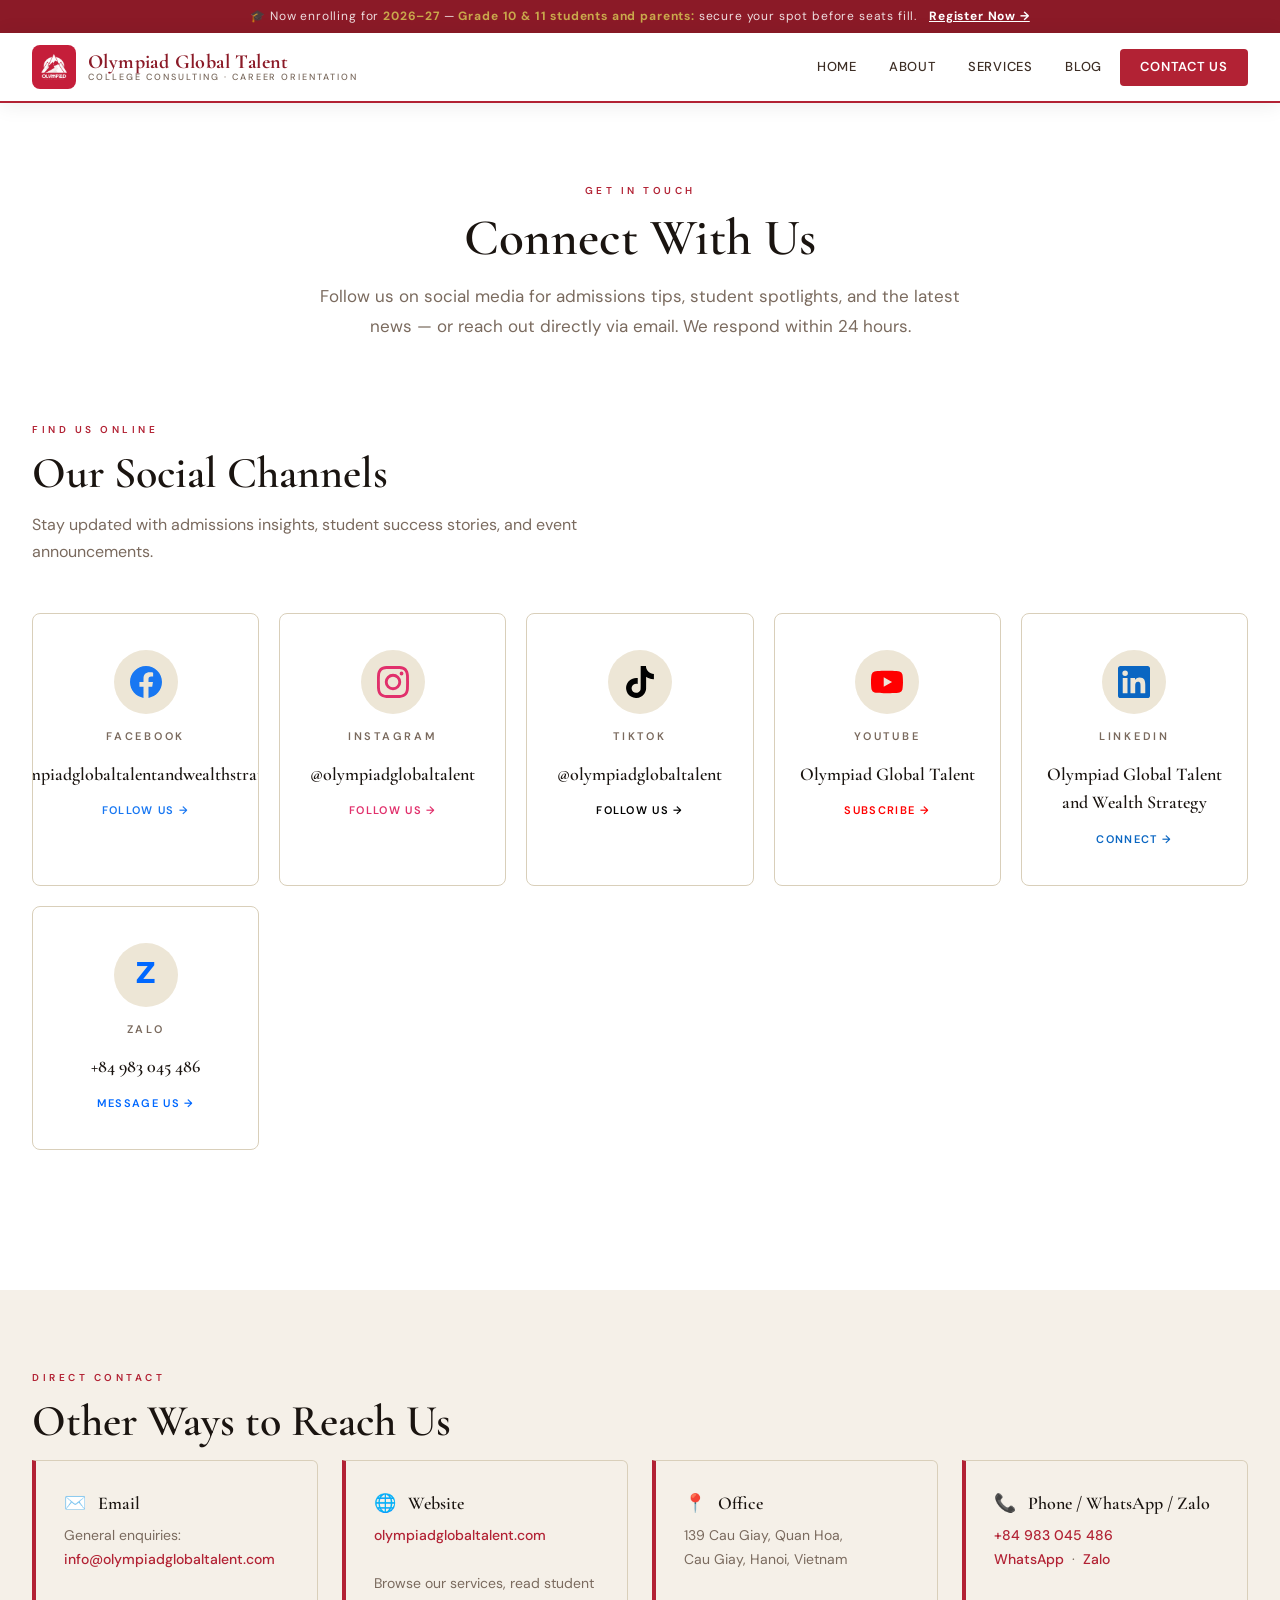
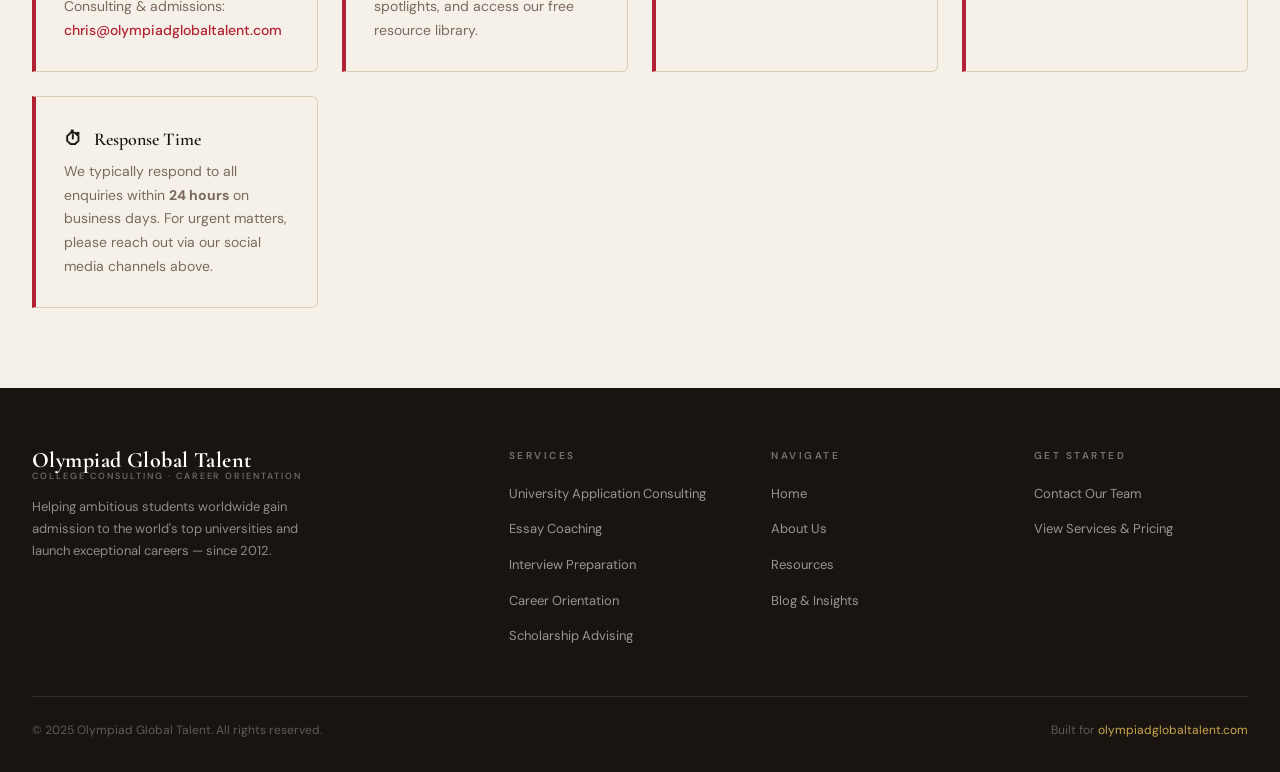
==== contact.html @ db5f5e30 "ver 1" ====
<!DOCTYPE html>
<html lang="en">
<head>
  <meta charset="UTF-8" />
  <meta name="viewport" content="width=device-width, initial-scale=1.0" />
  <title>Contact Us — Olympiad Global Talent</title>
  <link rel="preconnect" href="https://fonts.googleapis.com" />
  <link rel="preconnect" href="https://fonts.gstatic.com" crossorigin />
  <link href="https://fonts.googleapis.com/css2?family=Cormorant+Garamond:ital,wght@0,300;0,400;0,500;0,600;0,700;1,400;1,600&family=DM+Sans:wght@300;400;500;600&display=swap" rel="stylesheet" />
  <link rel="stylesheet" href="css/styles.css" />
</head>
<body>

<div id="nav-placeholder"></div>

<main>

  <!-- ══ HERO BANNER ══ -->
  <section style="background:var(--white); padding-top:80px; padding-bottom:0">
    <div class="container" style="text-align:center; max-width:680px">
      <p class="section-label">Get in Touch</p>
      <h1 class="section-title" style="font-size:clamp(32px,4vw,52px)">Connect With Us</h1>
      <p style="font-size:17px; color:var(--muted); line-height:1.75; margin-bottom:0;">
        Follow us on social media for admissions tips, student spotlights, and the latest news — or reach out directly via email. We respond within 24 hours.
      </p>
    </div>
  </section>

  <!-- ══ SOCIAL MEDIA LINKS ══ -->
  <section style="background:var(--white)">
    <div class="container">
      <p class="section-label">Find Us Online</p>
      <h2 class="section-title">Our Social Channels</h2>
      <p class="section-sub">Stay updated with admissions insights, student success stories, and event announcements.</p>

      <div class="social-grid">

        <!-- Facebook -->
        <a href="https://www.facebook.com/olympiadglobaltalentandwealthstrategy" target="_blank" rel="noopener" class="social-card" style="--social-color:#1877F2">
          <div class="social-icon">
            <svg width="32" height="32" viewBox="0 0 24 24" fill="#1877F2"><path d="M24 12.073c0-6.627-5.373-12-12-12s-12 5.373-12 12c0 5.99 4.388 10.954 10.125 11.854v-8.385H7.078v-3.47h3.047V9.43c0-3.007 1.792-4.669 4.533-4.669 1.312 0 2.686.235 2.686.235v2.953H15.83c-1.491 0-1.956.925-1.956 1.874v2.25h3.328l-.532 3.47h-2.796v8.385C19.612 23.027 24 18.062 24 12.073z"/></svg>
          </div>
          <div class="social-platform">Facebook</div>
          <div class="social-handle">olympiadglobaltalentandwealthstrategy</div>
          <div class="social-action">Follow Us →</div>
        </a>

        <!-- Instagram -->
        <a href="https://www.instagram.com/olympiadglobaltalent/" target="_blank" rel="noopener" class="social-card" style="--social-color:#E1306C">
          <div class="social-icon">
            <svg width="32" height="32" viewBox="0 0 24 24" fill="#E1306C"><path d="M12 2.163c3.204 0 3.584.012 4.85.07 3.252.148 4.771 1.691 4.919 4.919.058 1.265.069 1.645.069 4.849 0 3.205-.012 3.584-.069 4.849-.149 3.225-1.664 4.771-4.919 4.919-1.266.058-1.644.07-4.85.07-3.204 0-3.584-.012-4.849-.07-3.26-.149-4.771-1.699-4.919-4.92-.058-1.265-.07-1.644-.07-4.849 0-3.204.013-3.583.07-4.849.149-3.227 1.664-4.771 4.919-4.919 1.266-.057 1.645-.069 4.849-.069zM12 0C8.741 0 8.333.014 7.053.072 2.695.272.273 2.69.073 7.052.014 8.333 0 8.741 0 12c0 3.259.014 3.668.072 4.948.2 4.358 2.618 6.78 6.98 6.98C8.333 23.986 8.741 24 12 24c3.259 0 3.668-.014 4.948-.072 4.354-.2 6.782-2.618 6.979-6.98.059-1.28.073-1.689.073-4.948 0-3.259-.014-3.667-.072-4.947-.196-4.354-2.617-6.78-6.979-6.98C15.668.014 15.259 0 12 0zm0 5.838a6.162 6.162 0 100 12.324 6.162 6.162 0 000-12.324zM12 16a4 4 0 110-8 4 4 0 010 8zm6.406-11.845a1.44 1.44 0 100 2.881 1.44 1.44 0 000-2.881z"/></svg>
          </div>
          <div class="social-platform">Instagram</div>
          <div class="social-handle">@olympiadglobaltalent</div>
          <div class="social-action">Follow Us →</div>
        </a>

        <!-- TikTok -->
        <a href="https://www.tiktok.com/@olympiadglobaltalent" target="_blank" rel="noopener" class="social-card" style="--social-color:#010101">
          <div class="social-icon">
            <svg width="32" height="32" viewBox="0 0 24 24" fill="#010101"><path d="M12.525.02c1.31-.02 2.61-.01 3.91-.02.08 1.53.63 3.09 1.75 4.17 1.12 1.11 2.7 1.62 4.24 1.79v4.03c-1.44-.05-2.89-.35-4.2-.97-.57-.26-1.1-.59-1.62-.93-.01 2.92.01 5.84-.02 8.75-.08 1.4-.54 2.79-1.35 3.94-1.31 1.92-3.58 3.17-5.91 3.21-1.43.08-2.86-.31-4.08-1.03-2.02-1.19-3.44-3.37-3.65-5.71-.02-.5-.03-1-.01-1.49.18-1.9 1.12-3.72 2.58-4.96 1.66-1.44 3.98-2.13 6.15-1.72.02 1.48-.04 2.96-.04 4.44-.99-.32-2.15-.23-3.02.37-.63.41-1.11 1.04-1.36 1.75-.21.51-.15 1.07-.14 1.61.24 1.64 1.82 3.02 3.5 2.87 1.12-.01 2.19-.66 2.77-1.61.19-.33.4-.67.41-1.06.1-1.79.06-3.57.07-5.36.01-4.03-.01-8.05.02-12.07z"/></svg>
          </div>
          <div class="social-platform">TikTok</div>
          <div class="social-handle">@olympiadglobaltalent</div>
          <div class="social-action">Follow Us →</div>
        </a>

        <!-- YouTube -->
        <!-- TODO: Replace href="#" with your YouTube channel URL -->
        <a href="#" target="_blank" rel="noopener" class="social-card" style="--social-color:#FF0000">
          <div class="social-icon">
            <svg width="32" height="32" viewBox="0 0 24 24" fill="#FF0000"><path d="M23.498 6.186a3.016 3.016 0 00-2.122-2.136C19.505 3.545 12 3.545 12 3.545s-7.505 0-9.377.505A3.017 3.017 0 00.502 6.186C0 8.07 0 12 0 12s0 3.93.502 5.814a3.016 3.016 0 002.122 2.136c1.871.505 9.376.505 9.376.505s7.505 0 9.377-.505a3.015 3.015 0 002.122-2.136C24 15.93 24 12 24 12s0-3.93-.502-5.814zM9.545 15.568V8.432L15.818 12l-6.273 3.568z"/></svg>
          </div>
          <div class="social-platform">YouTube</div>
          <div class="social-handle">Olympiad Global Talent</div><!-- TODO: Replace with actual channel name -->
          <div class="social-action">Subscribe →</div>
        </a>

        <!-- LinkedIn -->
        <a href="https://www.linkedin.com/company/olympiad-global-talent-and-wealth-strategy" target="_blank" rel="noopener" class="social-card" style="--social-color:#0A66C2">
          <div class="social-icon">
            <svg width="32" height="32" viewBox="0 0 24 24" fill="#0A66C2"><path d="M20.447 20.452h-3.554v-5.569c0-1.328-.027-3.037-1.852-3.037-1.853 0-2.136 1.445-2.136 2.939v5.667H9.351V9h3.414v1.561h.046c.477-.9 1.637-1.85 3.37-1.85 3.601 0 4.267 2.37 4.267 5.455v6.286zM5.337 7.433a2.062 2.062 0 01-2.063-2.065 2.064 2.064 0 112.063 2.065zm1.782 13.019H3.555V9h3.564v11.452zM22.225 0H1.771C.792 0 0 .774 0 1.729v20.542C0 23.227.792 24 1.771 24h20.451C23.2 24 24 23.227 24 22.271V1.729C24 .774 23.2 0 22.222 0h.003z"/></svg>
          </div>
          <div class="social-platform">LinkedIn</div>
          <div class="social-handle">Olympiad Global Talent and Wealth Strategy</div>
          <div class="social-action">Connect →</div>
        </a>

        <!-- Zalo -->
        <a href="https://zalo.me/84983045486" target="_blank" rel="noopener" class="social-card" style="--social-color:#0068FF">
          <div class="social-icon" style="font-size:28px; font-weight:800; color:#0068FF; font-family:system-ui;">Z</div>
          <div class="social-platform">Zalo</div>
          <div class="social-handle">+84 983 045 486</div>
          <div class="social-action">Message Us →</div>
        </a>

      </div>
    </div>
  </section>

  <!-- ══ DIRECT CONTACT INFO ══ -->
  <section style="background:var(--beige)">
    <div class="container">
      <p class="section-label">Direct Contact</p>
      <h2 class="section-title">Other Ways to Reach Us</h2>
      <div class="contact-info-grid">

        <div class="contact-info-card">
          <h4>✉️ &nbsp; Email</h4>
          <p>
            General enquiries:<br>
            <a href="mailto:info@olympiadglobaltalent.com">info@olympiadglobaltalent.com</a><br><br>
            Consulting &amp; admissions:<br>
            <a href="mailto:chris@olympiadglobaltalent.com">chris@olympiadglobaltalent.com</a>
          </p>
        </div>

        <div class="contact-info-card">
          <h4>🌐 &nbsp; Website</h4>
          <p>
            <a href="https://olympiadglobaltalent.com" target="_blank" rel="noopener">olympiadglobaltalent.com</a><br><br>
            Browse our services, read student spotlights, and access our free resource library.
          </p>
        </div>

        <div class="contact-info-card">
          <h4>📍 &nbsp; Office</h4>
          <p>
            139 Cau Giay, Quan Hoa,<br>Cau Giay, Hanoi, Vietnam
          </p>
        </div>

        <div class="contact-info-card">
          <h4>📞 &nbsp; Phone / WhatsApp / Zalo</h4>
          <p>
            <a href="tel:+84983045486">+84 983 045 486</a><br>
            <a href="https://wa.me/84983045486" target="_blank" rel="noopener">WhatsApp</a> &nbsp;·&nbsp;
            <a href="https://zalo.me/84983045486" target="_blank" rel="noopener">Zalo</a>
          </p>
        </div>

        <div class="contact-info-card">
          <h4>⏱ &nbsp; Response Time</h4>
          <p>
            We typically respond to all enquiries within <strong>24 hours</strong> on business days. For urgent matters, please reach out via our social media channels above.
          </p>
        </div>

      </div>
    </div>
  </section>

</main>

<div id="footer-placeholder"></div>

<script src="js/components.js"></script>
</body>
</html>
---- css/styles.css ----
/* ═══════════════════════════════════════════
   OLYMPIAD GLOBAL TALENT — Shared Stylesheet
   ═══════════════════════════════════════════ */

:root {
  --red:       #B22234;
  --red-dark:  #8B1A27;
  --beige:     #F5F0E8;
  --beige-mid: #EDE6D6;
  --beige-dark:#D9CFBA;
  --white:     #FFFFFF;
  --ink:       #1A1410;
  --ink-soft:  #3D2E25;
  --muted:     #7A6A5E;
  --gold:      #C9A84C;
  --radius:    4px;
  --serif:     'Cormorant Garamond', Georgia, serif;
  --sans:      'DM Sans', system-ui, sans-serif;
}

*, *::before, *::after { box-sizing: border-box; margin: 0; padding: 0; }
html { scroll-behavior: smooth; }
body { font-family: var(--sans); background: var(--beige); color: var(--ink); font-size: 16px; line-height: 1.6; overflow-x: hidden; }
img { max-width: 100%; display: block; }
a { text-decoration: none; color: inherit; }

/* ── PAGE ENTRY ANIMATION ── */
main { animation: fadeUp 0.35s ease both; }
@keyframes fadeUp { from { opacity:0; transform:translateY(14px); } to { opacity:1; transform:translateY(0); } }

/* ════════════ TOP BAR ════════════ */
.topbar {
  background: var(--red-dark);
  color: rgba(255,255,255,0.85);
  font-size: 12px;
  letter-spacing: 0.07em;
  text-align: center;
  padding: 7px 20px;
}
.topbar strong { color: var(--gold); }

/* ════════════ NAVBAR ════════════ */
nav {
  position: sticky;
  top: 0;
  z-index: 100;
  background: var(--white);
  border-bottom: 2px solid var(--red);
  box-shadow: 0 2px 20px rgba(0,0,0,0.08);
}
.nav-inner {
  max-width: 1280px;
  margin: 0 auto;
  padding: 0 32px;
  display: flex;
  align-items: center;
  justify-content: space-between;
  height: 68px;
}
.logo { display: flex; align-items: center; gap: 12px; }
.logo-img { width: 44px; height: 44px; border-radius: 8px; object-fit: cover; flex-shrink: 0; }
.logo-crest {
  width: 44px; height: 44px;
  background: var(--red);
  border-radius: 50%;
  display: flex; align-items: center; justify-content: center;
  flex-shrink: 0;
}
.logo-crest svg { width: 26px; height: 26px; fill: var(--white); }
.logo-text { display: flex; flex-direction: column; line-height: 1.1; }
.logo-main  { font-family: var(--serif); font-size: 20px; font-weight: 700; color: var(--red-dark); letter-spacing: 0.02em; }
.logo-sub   { font-size: 9px; letter-spacing: 0.22em; text-transform: uppercase; color: var(--muted); font-weight: 500; }

.nav-links { display: flex; align-items: center; gap: 4px; list-style: none; }
.nav-links li a {
  display: inline-block;
  font-family: var(--sans);
  font-size: 13px;
  font-weight: 500;
  letter-spacing: 0.06em;
  text-transform: uppercase;
  color: var(--ink-soft);
  padding: 8px 14px;
  border-radius: var(--radius);
  transition: all 0.2s;
}
.nav-links li a:hover         { color: var(--red); background: rgba(178,34,52,0.06); }
.nav-links li a.active        { color: var(--red); font-weight: 600; }
.nav-links li a.nav-cta       { background: var(--red) !important; color: var(--white) !important; padding: 8px 20px !important; }
.nav-links li a.nav-cta:hover { background: var(--red-dark) !important; }
.hamburger { display: none; }

/* ════════════ HERO ════════════ */
.hero {
  background: linear-gradient(135deg, var(--red-dark) 0%, var(--red) 60%, #C94A55 100%);
  color: var(--white);
  padding: 100px 32px 80px;
  position: relative;
  overflow: hidden;
}
.hero::before {
  content: '';
  position: absolute;
  inset: 0;
  background: url("data:image/svg+xml,%3Csvg width='60' height='60' viewBox='0 0 60 60' xmlns='http://www.w3.org/2000/svg'%3E%3Cg fill='none' fill-rule='evenodd'%3E%3Cg fill='%23ffffff' fill-opacity='0.04'%3E%3Cpath d='M36 34v-4h-2v4h-4v2h4v4h2v-4h4v-2h-4zm0-30V0h-2v4h-4v2h4v4h2V6h4V4h-4zM6 34v-4H4v4H0v2h4v4h2v-4h4v-2H6zM6 4V0H4v4H0v2h4v4h2V6h4V4H6z'/%3E%3C/g%3E%3C/g%3E%3C/svg%3E");
}
.hero-inner {
  max-width: 1280px;
  margin: 0 auto;
  display: grid;
  grid-template-columns: 1fr 1fr;
  gap: 60px;
  align-items: center;
  position: relative;
}
.hero-eyebrow { font-size: 11px; letter-spacing: 0.3em; text-transform: uppercase; color: rgba(255,255,255,0.65); font-weight: 500; margin-bottom: 10px; }
.hero-motto {
  font-family: var(--serif);
  font-size: clamp(18px, 2.2vw, 26px);
  font-style: italic;
  font-weight: 400;
  color: var(--gold, #d4a84b);
  margin-bottom: 18px;
  letter-spacing: 0.01em;
}
.hero h1 { font-family: var(--serif); font-size: clamp(40px, 5vw, 62px); font-weight: 600; line-height: 1.08; margin-bottom: 24px; }
.hero h1 em { font-style: italic; color: var(--gold); }
.hero-desc { font-size: 17px; line-height: 1.7; color: rgba(255,255,255,0.82); margin-bottom: 36px; font-weight: 300; }
.hero-actions { display: flex; gap: 14px; flex-wrap: wrap; }

.hero-card {
  background: rgba(255,255,255,0.10);
  backdrop-filter: blur(12px);
  border: 1px solid rgba(255,255,255,0.2);
  border-radius: 8px;
  padding: 36px;
}
.hero-stats { display: grid; grid-template-columns: 1fr 1fr; gap: 24px; }
.stat { text-align: center; padding: 20px; }
.stat-num { font-family: var(--serif); font-size: 44px; font-weight: 700; color: var(--white); line-height: 1; }
.stat-num span { color: var(--gold); }
.stat-label { font-size: 11px; letter-spacing: 0.15em; text-transform: uppercase; color: rgba(255,255,255,0.6); margin-top: 6px; }
.stat-divider { border: none; border-top: 1px solid rgba(255,255,255,0.15); margin: 4px 0; }

/* ════════════ BUTTONS ════════════ */
.btn-primary {
  background: var(--white); color: var(--red-dark);
  font-family: var(--sans); font-weight: 600; font-size: 13px;
  letter-spacing: 0.08em; text-transform: uppercase;
  padding: 14px 32px; border: none; cursor: pointer;
  border-radius: var(--radius); transition: all 0.2s;
  display: inline-block;
}
.btn-primary:hover { background: var(--beige); transform: translateY(-1px); box-shadow: 0 6px 20px rgba(0,0,0,0.15); }

.btn-ghost {
  background: transparent; color: var(--white);
  font-family: var(--sans); font-weight: 500; font-size: 13px;
  letter-spacing: 0.08em; text-transform: uppercase;
  padding: 14px 32px; border: 1.5px solid rgba(255,255,255,0.45);
  cursor: pointer; border-radius: var(--radius); transition: all 0.2s;
  display: inline-block;
}
.btn-ghost:hover { border-color: var(--white); background: rgba(255,255,255,0.08); }

.btn-outline {
  background: transparent; color: var(--red);
  border: 1.5px solid var(--red);
  font-family: var(--sans); font-weight: 600; font-size: 13px;
  letter-spacing: 0.08em; text-transform: uppercase;
  padding: 12px 28px; border-radius: var(--radius);
  cursor: pointer; transition: all 0.2s; width: 100%;
  display: inline-block; text-align: center;
}
.btn-outline:hover { background: var(--red); color: var(--white); }

.btn-white {
  background: var(--white); color: var(--red-dark); border: none;
  font-family: var(--sans); font-weight: 600; font-size: 13px;
  letter-spacing: 0.08em; text-transform: uppercase;
  padding: 12px 28px; border-radius: var(--radius);
  cursor: pointer; transition: all 0.2s; width: 100%;
  display: inline-block; text-align: center;
}
.btn-white:hover { background: var(--beige); }

.btn-red {
  background: var(--red); color: var(--white);
  font-family: var(--sans); font-weight: 600; font-size: 13px;
  letter-spacing: 0.1em; text-transform: uppercase;
  padding: 15px 36px; border: none; cursor: pointer;
  border-radius: var(--radius); transition: all 0.2s;
  align-self: flex-start; display: inline-block;
}
.btn-red:hover { background: var(--red-dark); transform: translateY(-1px); box-shadow: 0 6px 20px rgba(178,34,52,0.25); }

/* ════════════ SECTIONS ════════════ */
section { padding: 80px 32px; }
.container { max-width: 1280px; margin: 0 auto; }
.section-label { font-size: 10px; letter-spacing: 0.35em; text-transform: uppercase; color: var(--red); font-weight: 600; margin-bottom: 10px; }
.section-title { font-family: var(--serif); font-size: clamp(28px, 3.5vw, 44px); font-weight: 600; color: var(--ink); line-height: 1.15; margin-bottom: 14px; }
.section-sub { font-size: 16px; color: var(--muted); max-width: 560px; line-height: 1.65; margin-bottom: 48px; }

/* ════════════ MARQUEE ════════════ */
.marquee-strip { background: var(--red-dark); padding: 14px 0; overflow: hidden; white-space: nowrap; }
.marquee-track { display: inline-flex; animation: marquee 30s linear infinite; }
.marquee-item { font-size: 11px; letter-spacing: 0.22em; text-transform: uppercase; color: rgba(255,255,255,0.75); padding: 0 40px; }
.marquee-item::before { content: '◆'; color: var(--gold); margin-right: 40px; }
@keyframes marquee { from { transform: translateX(0); } to { transform: translateX(-50%); } }

/* ════════════ PROCESS STEPS ════════════ */
.steps { display: grid; grid-template-columns: repeat(4, 1fr); gap: 0; }
.step { padding: 36px 28px; background: var(--white); border: 1px solid var(--beige-dark); border-right: none; position: relative; }
.step:last-child { border-right: 1px solid var(--beige-dark); }
.step-num { font-family: var(--serif); font-size: 52px; font-weight: 700; color: rgba(178,34,52,0.12); line-height: 1; margin-bottom: 12px; }
.step h4 { font-family: var(--serif); font-size: 19px; font-weight: 600; margin-bottom: 8px; }
.step p  { font-size: 13px; color: var(--muted); line-height: 1.65; }
.step::after { content: '→'; position: absolute; right: -16px; top: 50%; transform: translateY(-50%); font-size: 20px; color: var(--red); background: var(--white); padding: 4px; z-index: 1; }
.step:last-child::after { display: none; }

/* ════════════ CARDS ════════════ */
.card-grid { display: grid; grid-template-columns: repeat(auto-fit, minmax(300px, 1fr)); gap: 28px; }
.card { background: var(--white); border-radius: 6px; border: 1px solid var(--beige-dark); overflow: hidden; transition: all 0.25s; cursor: pointer; }
.card:hover { transform: translateY(-4px); box-shadow: 0 16px 40px rgba(26,20,16,0.10); }
.card-img  { height: 180px; background: var(--beige-mid); display: flex; align-items: center; justify-content: center; font-size: 48px; }
.card-body { padding: 24px; }
.card-tag  { font-size: 10px; letter-spacing: 0.2em; text-transform: uppercase; color: var(--red); font-weight: 600; margin-bottom: 8px; }
.card h3   { font-family: var(--serif); font-size: 22px; font-weight: 600; color: var(--ink); margin-bottom: 10px; line-height: 1.25; }
.card p    { font-size: 14px; color: var(--muted); line-height: 1.65; margin-bottom: 18px; }
.card-link { font-size: 12px; font-weight: 600; letter-spacing: 0.12em; text-transform: uppercase; color: var(--red); border-bottom: 1.5px solid var(--red); padding-bottom: 1px; }

/* ════════════ TESTIMONIALS ════════════ */
.testimonial-grid { display: grid; grid-template-columns: repeat(auto-fit, minmax(320px, 1fr)); gap: 24px; }
.testimonial { background: var(--white); border: 1px solid var(--beige-dark); border-radius: 6px; padding: 32px; }
.testimonial-quote { font-family: var(--serif); font-size: 18px; font-style: italic; line-height: 1.6; color: var(--ink-soft); margin-bottom: 20px; }
.testimonial-quote::before { content: '\201C'; font-size: 48px; color: var(--red); line-height: 0; vertical-align: -18px; margin-right: 4px; font-style: normal; }
.testimonial-author { display: flex; align-items: center; gap: 12px; }
.testimonial-avatar { width: 44px; height: 44px; background: var(--beige-mid); border-radius: 50%; display: flex; align-items: center; justify-content: center; font-size: 20px; flex-shrink: 0; }
.testimonial-name   { font-size: 14px; font-weight: 600; color: var(--ink); }
.testimonial-school { font-size: 12px; color: var(--red); font-weight: 500; letter-spacing: 0.06em; }

/* ════════════ ABOUT ════════════ */
.about-grid { display: grid; grid-template-columns: 1fr 1fr; gap: 80px; align-items: center; }
.about-img-block  { position: relative; }
.about-img-placeholder { width: 100%; aspect-ratio: 4/3; background: linear-gradient(135deg, var(--beige-mid), var(--beige-dark)); border-radius: 6px; display: flex; flex-direction: column; align-items: center; justify-content: center; gap: 12px; border: 2px dashed var(--beige-dark); color: var(--muted); }
.upload-badge { position: absolute; bottom: -18px; right: -18px; background: var(--red); color: var(--white); padding: 18px 24px; border-radius: 6px; font-family: var(--serif); font-size: 28px; font-weight: 700; text-align: center; box-shadow: 0 8px 24px rgba(178,34,52,0.3); }
.upload-badge small { display: block; font-family: var(--sans); font-size: 9px; letter-spacing: 0.2em; text-transform: uppercase; font-weight: 400; opacity: 0.8; margin-top: 2px; }
.value-list { list-style: none; margin-top: 28px; display: flex; flex-direction: column; gap: 14px; }
.value-list li { display: flex; gap: 14px; align-items: flex-start; font-size: 15px; color: var(--ink-soft); }
.value-list li::before { content: ''; flex-shrink: 0; width: 6px; height: 6px; border-radius: 50%; background: var(--red); margin-top: 8px; }

/* ── Founders ── */
.founders-grid {
  display: grid;
  grid-template-columns: 1fr 1fr;
  gap: 40px;
  margin-top: 48px;
}
.founder-card {
  background: var(--white);
  border-radius: 16px;
  overflow: hidden;
  box-shadow: 0 4px 24px rgba(0,0,0,0.07);
  transition: transform 0.25s, box-shadow 0.25s;
}
.founder-card:hover {
  transform: translateY(-4px);
  box-shadow: 0 12px 40px rgba(0,0,0,0.12);
}
.founder-img-wrap {
  width: 100%;
  aspect-ratio: 4 / 3;
  overflow: hidden;
}
.founder-img {
  width: 100%;
  height: 100%;
  object-fit: cover;
  object-position: center top;
  display: block;
  transition: transform 0.4s;
}
.founder-card:hover .founder-img { transform: scale(1.03); }
.founder-body { padding: 28px 32px 32px; }
.founder-name  { font-family: var(--serif); font-size: 26px; font-weight: 700; margin-bottom: 4px; }
.founder-title { font-size: 12px; letter-spacing: 0.14em; text-transform: uppercase; color: var(--red); font-weight: 600; margin-bottom: 16px; }
.founder-bio   { font-size: 15px; color: var(--muted); line-height: 1.75; }
.founder-credentials {
  list-style: none;
  display: flex;
  flex-direction: column;
  gap: 14px;
  margin-top: 4px;
}
.founder-credentials li {
  padding-left: 14px;
  border-left: 3px solid var(--red);
  display: flex;
  flex-direction: column;
  gap: 2px;
}
.cred-role   { font-size: 14px; font-weight: 700; color: var(--ink); }
.cred-org    { font-size: 13px; font-weight: 600; color: var(--red-dark, var(--red)); }
.cred-detail { font-size: 12px; color: var(--muted); line-height: 1.5; }

@media (max-width: 720px) {
  .founders-grid { grid-template-columns: 1fr; }
}

/* ════════════ SERVICES ════════════ */

/* Sticky jump-nav */
.services-jumpnav {
  display: flex;
  flex-wrap: wrap;
  gap: 10px;
  margin: 36px 0 48px;
  position: sticky;
  top: 68px; /* matches nav height */
  z-index: 10;
  background: var(--white);
  padding: 14px 0;
  border-bottom: 1px solid var(--beige-dark);
}
.services-jumpnav a {
  font-size: 13px;
  font-weight: 600;
  letter-spacing: 0.04em;
  color: var(--ink);
  text-decoration: none;
  padding: 7px 18px;
  border-radius: 999px;
  border: 1.5px solid var(--beige-dark);
  background: var(--beige);
  transition: background 0.2s, color 0.2s, border-color 0.2s;
  white-space: nowrap;
}
.services-jumpnav a:hover {
  background: var(--red);
  color: var(--white);
  border-color: var(--red);
}

/* Scroll offset so sticky nav doesn't cover headings */
#test-prep, #essay-strategy, #extracurricular { scroll-margin-top: 130px; }
#pricing { scroll-margin-top: 80px; }

.service-card { background: var(--beige); border: 1px solid var(--beige-dark); border-left: 4px solid var(--red); border-radius: 0 6px 6px 0; padding: 28px 28px 28px 32px; transition: all 0.25s; }
.service-card:hover { box-shadow: 0 8px 32px rgba(0,0,0,0.08); transform: translateY(-2px); }
.service-card h3 { font-family: var(--serif); font-size: 22px; font-weight: 600; margin-bottom: 8px; }
.service-card p  { font-size: 14px; color: var(--muted); line-height: 1.65; }
.service-tags    { display: flex; gap: 8px; margin-top: 14px; flex-wrap: wrap; }
.service-tags span { font-size: 11px; letter-spacing: 0.1em; text-transform: uppercase; background: var(--beige-dark); padding: 4px 10px; border-radius: 2px; color: var(--ink-soft); font-weight: 500; }

/* ════════════ CORE VALUES ════════════ */
.values-section { background: var(--white); padding: 80px 32px; }
.values-section .section-label { color: var(--red); }
.values-section .section-title { color: var(--ink); }
.values-section .section-title em { color: var(--red); }
.values-section .section-sub { color: var(--muted); }

.values-grid {
  display: grid;
  grid-template-columns: repeat(3, 1fr);
  gap: 28px;
  margin-top: 52px;
}
.value-card {
  background: var(--white);
  border: 1px solid var(--beige-dark);
  border-radius: 16px;
  padding: 40px 32px;
  transition: transform 0.25s, box-shadow 0.25s;
  position: relative;
  overflow: hidden;
}
.value-card::before {
  content: '';
  position: absolute;
  inset: 0;
  opacity: 0;
  transition: opacity 0.25s;
  border-radius: 16px;
}
.value-card:hover {
  transform: translateY(-6px);
  box-shadow: 0 16px 48px rgba(0,0,0,0.10);
}
/* Per-card accent colors */
.value-card:nth-child(1) { border-top: 4px solid #B22234; }
.value-card:nth-child(1) .value-letter { color: #B22234; }
.value-card:nth-child(1):hover { background: #fff8f8; }

.value-card:nth-child(2) { border-top: 4px solid #1a6fa8; }
.value-card:nth-child(2) .value-letter { color: #1a6fa8; }
.value-card:nth-child(2):hover { background: #f5f9ff; }

.value-card:nth-child(3) { border-top: 4px solid #1e8c5e; }
.value-card:nth-child(3) .value-letter { color: #1e8c5e; }
.value-card:nth-child(3):hover { background: #f4fbf7; }

.value-letter {
  font-family: var(--serif);
  font-size: 64px;
  font-weight: 700;
  line-height: 1;
  margin-bottom: 16px;
}
.value-name {
  font-family: var(--serif);
  font-size: 22px;
  font-weight: 600;
  color: var(--ink);
  margin-bottom: 14px;
}
.value-desc {
  font-size: 14px;
  color: var(--muted);
  line-height: 1.8;
}

@media (max-width: 860px) {
  .values-grid { grid-template-columns: 1fr; }
}

/* ════════════ PRICING ════════════ */
.pricing-grid { display: grid; grid-template-columns: repeat(auto-fit, minmax(280px, 1fr)); gap: 24px; align-items: start; }
.pricing-card { background: var(--white); border: 1px solid var(--beige-dark); border-radius: 6px; padding: 36px 32px; transition: all 0.2s; }
.pricing-card:hover { box-shadow: 0 12px 40px rgba(0,0,0,0.08); transform: translateY(-3px); }
.pricing-card.featured { background: var(--red-dark); color: var(--white); border-color: var(--red-dark); }
.pricing-card.featured .pricing-sub,
.pricing-card.featured .pricing-feature { color: rgba(255,255,255,0.7); }
.pricing-card.featured .pricing-title { color: var(--white); }
.pricing-card.featured .pricing-price { color: var(--gold); }
.pricing-badge { font-size: 10px; font-weight: 600; letter-spacing: 0.2em; text-transform: uppercase; color: var(--gold); margin-bottom: 10px; }
.pricing-title { font-family: var(--serif); font-size: 24px; font-weight: 600; margin-bottom: 6px; color: var(--ink); }
.pricing-sub   { font-size: 13px; color: var(--muted); margin-bottom: 20px; }
.pricing-price { font-family: var(--serif); font-size: 28px; font-weight: 700; color: var(--red-dark); margin-bottom: 24px; }
.pricing-price span { font-size: 13px; font-weight: 400; }
.pricing-features { list-style: none; display: flex; flex-direction: column; gap: 10px; margin-bottom: 28px; }
.pricing-feature { font-size: 13px; color: var(--muted); display: flex; gap: 10px; align-items: flex-start; }
.pricing-feature::before { content: '✓'; color: var(--red); font-weight: 700; flex-shrink: 0; }
.pricing-card.featured .pricing-feature::before { color: var(--gold); }

/* ════════════ GALLERY ════════════ */
.gallery-grid { display: grid; grid-template-columns: repeat(auto-fill, minmax(200px, 1fr)); gap: 16px; }
.gallery-item { aspect-ratio: 3/4; background: var(--beige-mid); border-radius: 6px; border: 1px solid var(--beige-dark); display: flex; flex-direction: column; align-items: center; justify-content: center; gap: 10px; transition: all 0.2s; cursor: pointer; overflow: hidden; }
.gallery-item img { width: 100%; height: 100%; object-fit: cover; }
.gallery-item.placeholder { border: 2px dashed var(--beige-dark); }
.gallery-item.placeholder:hover { border-color: var(--red); }
.gallery-item .ph-label { font-size: 12px; color: var(--muted); text-align: center; padding: 0 16px; }

/* ════════════ EVENTS ════════════ */
.events-list { display: flex; flex-direction: column; gap: 16px; }
.event-row { background: var(--white); border: 1px solid var(--beige-dark); border-radius: 6px; padding: 20px 28px; display: grid; grid-template-columns: 80px 1fr auto; gap: 24px; align-items: center; transition: all 0.2s; }
.event-row:hover { border-color: var(--red); }
.event-date  { text-align: center; background: var(--red); color: var(--white); border-radius: 4px; padding: 10px 8px; }
.event-date .day   { font-family: var(--serif); font-size: 28px; font-weight: 700; line-height: 1; }
.event-date .month { font-size: 10px; letter-spacing: 0.15em; text-transform: uppercase; margin-top: 2px; }
.event-title { font-family: var(--serif); font-size: 18px; font-weight: 600; color: var(--ink); }
.event-desc  { font-size: 13px; color: var(--muted); margin-top: 3px; }
.event-badge { font-size: 10px; font-weight: 600; letter-spacing: 0.12em; text-transform: uppercase; padding: 5px 12px; border-radius: 100px; background: rgba(178,34,52,0.1); color: var(--red); }

/* ════════════ RESOURCES ════════════ */
.resource-tabs { display: flex; gap: 8px; margin-bottom: 36px; flex-wrap: wrap; }
.tab-btn { font-family: var(--sans); font-size: 12px; font-weight: 500; letter-spacing: 0.1em; text-transform: uppercase; padding: 8px 20px; border: 1.5px solid var(--beige-dark); background: var(--white); border-radius: 100px; cursor: pointer; transition: all 0.2s; color: var(--muted); }
.tab-btn:hover       { border-color: var(--red); color: var(--red); }
.tab-btn.active      { background: var(--red); border-color: var(--red); color: var(--white); }
.resource-grid  { display: grid; grid-template-columns: repeat(auto-fill, minmax(240px, 1fr)); gap: 20px; }
.resource-item  { background: var(--white); border: 1px solid var(--beige-dark); border-radius: 6px; padding: 24px; display: flex; flex-direction: column; gap: 10px; transition: all 0.2s; cursor: pointer; }
.resource-item:hover { border-color: var(--red); box-shadow: 0 6px 24px rgba(178,34,52,0.08); }
.resource-icon  { width: 48px; height: 48px; background: var(--beige-mid); border-radius: 6px; display: flex; align-items: center; justify-content: center; font-size: 24px; }
.resource-name  { font-size: 14px; font-weight: 600; color: var(--ink); line-height: 1.3; }
.resource-meta  { font-size: 11px; color: var(--muted); letter-spacing: 0.06em; }
.resource-upload { border: 2px dashed var(--beige-dark); display: flex; flex-direction: column; align-items: center; justify-content: center; text-align: center; gap: 8px; padding: 32px; color: var(--muted); transition: border-color 0.2s; }
.resource-upload:hover { border-color: var(--red); color: var(--red); }
.resource-upload .upload-icon { font-size: 32px; }
.resource-upload span { font-size: 12px; font-weight: 500; letter-spacing: 0.08em; }

/* ════════════ BLOG ════════════ */
.blog-grid { display: grid; grid-template-columns: repeat(auto-fit, minmax(300px, 1fr)); gap: 28px; }
.blog-card  { background: var(--white); border-radius: 6px; border: 1px solid var(--beige-dark); overflow: hidden; transition: all 0.25s; }
.blog-card:hover { transform: translateY(-4px); box-shadow: 0 16px 40px rgba(26,20,16,0.1); }
.blog-img  { height: 200px; background: linear-gradient(135deg, var(--beige-mid), var(--beige-dark)); display: flex; align-items: center; justify-content: center; font-size: 48px; border-bottom: 1px solid var(--beige-dark); }
.blog-body { padding: 24px; }
.blog-meta { font-size: 11px; color: var(--muted); letter-spacing: 0.08em; margin-bottom: 10px; }
.blog-body h3 { font-family: var(--serif); font-size: 22px; font-weight: 600; line-height: 1.25; margin-bottom: 10px; }
.blog-body p  { font-size: 14px; color: var(--muted); line-height: 1.65; }

/* ════════════ CONTACT / SOCIAL ════════════ */
.social-grid {
  display: grid;
  grid-template-columns: repeat(auto-fit, minmax(220px, 1fr));
  gap: 20px;
  margin-bottom: 60px;
}
.social-card {
  display: flex;
  flex-direction: column;
  align-items: center;
  gap: 14px;
  padding: 36px 24px;
  background: var(--white);
  border: 1px solid var(--beige-dark);
  border-radius: 8px;
  text-align: center;
  text-decoration: none;
  color: var(--ink);
  transition: all 0.25s;
  position: relative;
  overflow: hidden;
}
.social-card::before {
  content: '';
  position: absolute;
  bottom: 0; left: 0; right: 0;
  height: 3px;
  background: var(--social-color, var(--red));
  transform: scaleX(0);
  transition: transform 0.25s;
}
.social-card:hover {
  transform: translateY(-4px);
  box-shadow: 0 16px 40px rgba(0,0,0,0.10);
  border-color: var(--social-color, var(--red));
}
.social-card:hover::before { transform: scaleX(1); }
.social-icon {
  width: 64px; height: 64px;
  background: var(--beige-mid);
  border-radius: 50%;
  display: flex; align-items: center; justify-content: center;
  font-size: 30px;
  transition: background 0.25s;
}
.social-card:hover .social-icon {
  background: color-mix(in srgb, var(--social-color, var(--red)) 12%, transparent);
}
.social-platform { font-size: 11px; letter-spacing: 0.25em; text-transform: uppercase; color: var(--muted); font-weight: 600; }
.social-handle   { font-family: var(--serif); font-size: 18px; font-weight: 600; color: var(--ink); }
.social-action   { font-size: 11px; font-weight: 600; letter-spacing: 0.12em; text-transform: uppercase; color: var(--social-color, var(--red)); }

.contact-info-grid {
  display: grid;
  grid-template-columns: repeat(auto-fit, minmax(260px, 1fr));
  gap: 24px;
}
.contact-info-card {
  background: var(--beige);
  border: 1px solid var(--beige-dark);
  border-left: 4px solid var(--red);
  border-radius: 0 6px 6px 0;
  padding: 28px;
}
.contact-info-card h4 { font-family: var(--serif); font-size: 18px; font-weight: 600; margin-bottom: 6px; }
.contact-info-card p  { font-size: 14px; color: var(--muted); line-height: 1.7; }
.contact-info-card a  { color: var(--red); font-weight: 500; }
.contact-info-card a:hover { text-decoration: underline; }

/* ════════════ FOOTER ════════════ */
footer { background: var(--ink); color: rgba(255,255,255,0.65); padding: 60px 32px 32px; }
.footer-inner { max-width: 1280px; margin: 0 auto; display: grid; grid-template-columns: 2fr 1fr 1fr 1fr; gap: 48px; }
.footer-brand .logo-main { color: var(--white); font-size: 22px; }
.footer-brand .logo-sub  { color: rgba(255,255,255,0.4); }
.footer-brand p { font-size: 13px; line-height: 1.7; margin-top: 14px; color: rgba(255,255,255,0.5); max-width: 280px; }
.footer-col h5  { font-size: 10px; letter-spacing: 0.25em; text-transform: uppercase; color: rgba(255,255,255,0.4); margin-bottom: 16px; font-weight: 600; }
.footer-col ul  { list-style: none; display: flex; flex-direction: column; gap: 10px; }
.footer-col ul li a { font-size: 13px; color: rgba(255,255,255,0.55); transition: color 0.2s; }
.footer-col ul li a:hover { color: var(--white); }
.footer-bottom { max-width: 1280px; margin: 48px auto 0; padding-top: 24px; border-top: 1px solid rgba(255,255,255,0.1); display: flex; justify-content: space-between; align-items: center; font-size: 12px; color: rgba(255,255,255,0.3); }
.footer-bottom a { color: var(--gold); }

/* ════════════ INFO CALLOUT ════════════ */
.info-callout { background: var(--beige); border-left: 4px solid var(--gold); padding: 24px 28px; border-radius: 0 6px 6px 0; }
.info-callout h4 { font-family: var(--serif); font-size: 20px; margin-bottom: 8px; }
.info-callout p  { font-size: 14px; color: var(--muted); line-height: 1.65; }

/* ════════════ RESPONSIVE ════════════ */
@media (max-width: 900px) {
  .hero-inner, .about-grid { grid-template-columns: 1fr; }
  .hero-card { display: none; }
  .footer-inner { grid-template-columns: 1fr 1fr; }
  .nav-links { display: none; }
  .hamburger { display: flex; background: none; border: none; cursor: pointer; padding: 8px; flex-direction: column; gap: 5px; }
  .hamburger span { display: block; width: 24px; height: 2px; background: var(--ink); border-radius: 2px; }
  .steps { grid-template-columns: 1fr 1fr; }
  .step { border-right: 1px solid var(--beige-dark); }
  .step::after { display: none; }
}
@media (max-width: 600px) {
  section { padding: 56px 20px; }
  .hero  { padding: 60px 20px; }
  .footer-inner { grid-template-columns: 1fr; }
  .event-row { grid-template-columns: 60px 1fr; }
  .event-badge { display: none; }
  .steps { grid-template-columns: 1fr; }
}

/* ════════════════════════════════════════════
   2026 ACHIEVEMENT BANNER
   ════════════════════════════════════════════ */

/* ════════════════════════════════════════════
   FACEBOOK FEED — index & blog
   ════════════════════════════════════════════ */

.fb-feed-section { background: var(--white); padding: 80px 32px; }

/* 3-col social preview grid */
.social-preview-grid {
  display: grid;
  grid-template-columns: 1fr 1fr 280px;
  gap: 28px;
  margin-top: 48px;
  align-items: start;
}
.social-preview-label {
  display: flex;
  align-items: center;
  gap: 8px;
  font-size: 12px;
  font-weight: 700;
  letter-spacing: 0.12em;
  text-transform: uppercase;
  color: var(--muted);
  margin-bottom: 14px;
}
.threads-preview-stack { display: flex; flex-direction: column; gap: 12px; }
.threads-card-sm .threads-card-body { display: none; } /* hide body text on small cards */
.threads-card-sm { border-radius: 12px; }

@media (max-width: 960px) {
  .social-preview-grid { grid-template-columns: 1fr 1fr; }
  .social-preview-grid > .social-preview-col:last-child { grid-column: 1 / -1; }
}
@media (max-width: 600px) {
  .social-preview-grid { grid-template-columns: 1fr; }
}
/* ── Social platform rows (Latest Updates two-row layout) ── */
.social-platform-row { margin-top: 48px; }
.social-platform-row + .social-platform-row {
  margin-top: 40px;
  border-top: 1px solid var(--beige-dark, #e8e2d9);
  padding-top: 40px;
}
.social-platform-header {
  display: flex;
  align-items: center;
  gap: 10px;
  font-size: 12px;
  font-weight: 700;
  letter-spacing: 0.12em;
  text-transform: uppercase;
  color: var(--muted);
  margin-bottom: 20px;
}
.social-platform-grid {
  display: grid;
  grid-template-columns: 1fr 320px;
  gap: 32px;
  align-items: start;
}
.social-embed-area { min-height: 400px; }
.threads-embeds-wrap { display: flex; flex-direction: column; gap: 16px; }
.threads-cta-inner {
  background: #0a0a0a !important;
}
.threads-cta-inner h3 { color: #fff !important; }
.threads-cta-inner p { color: rgba(255,255,255,0.6) !important; }
@media (max-width: 860px) {
  .social-platform-grid { grid-template-columns: 1fr; }
}

.fb-feed-grid {
  display: grid;
  grid-template-columns: 1fr 340px;
  gap: 48px;
  margin-top: 48px;
  align-items: start;
}
.fb-feed-embed { min-height: 620px; }
.fb-feed-cta-inner {
  background: var(--beige);
  border-radius: 16px;
  padding: 40px 32px;
  display: flex;
  flex-direction: column;
  gap: 16px;
}
.fb-cta-logo {
  width: 72px; height: 72px;
  border-radius: 12px;
  object-fit: cover;
}
.fb-feed-cta-inner h3 { font-size: 22px; margin: 0; }
.fb-feed-cta-inner p  { color: var(--muted); font-size: 14px; line-height: 1.6; margin: 0; }
.fb-follow-btn { text-align: center; }

/* ── blog.html tabs ── */
.blog-hero { background: var(--beige); padding: 64px 32px 0; }
.blog-tabs {
  display: flex;
  gap: 10px;
  margin-top: 36px;
  border-bottom: 2px solid var(--beige-dark);
  padding-bottom: 0;
}
.blog-tab {
  display: flex;
  align-items: center;
  gap: 8px;
  padding: 12px 28px;
  font-size: 14px;
  font-weight: 600;
  letter-spacing: 0.04em;
  color: var(--muted);
  background: none;
  border: none;
  border-bottom: 3px solid transparent;
  margin-bottom: -2px;
  cursor: pointer;
  transition: color 0.2s, border-color 0.2s;
}
.blog-tab:hover { color: var(--ink); }
.blog-tab.active {
  color: var(--red);
  border-bottom-color: var(--red);
}

/* ── blog post grid ── */
.blog-platform-section { background: var(--beige); padding: 48px 32px 80px; }
.blog-posts-grid {
  display: grid;
  grid-template-columns: repeat(auto-fill, minmax(320px, 1fr));
  gap: 28px;
  margin-bottom: 48px;
}
/* native embed wrappers sit naturally in the grid */
.blog-posts-grid .fb-post,
.blog-posts-grid blockquote.text-post-media { width: 100% !important; }
.fb-iframe-post {
  width: 100%;
  min-height: 600px;
  border: none;
  border-radius: 12px;
  background: #fff;
  box-shadow: 0 2px 16px rgba(0,0,0,0.07);
}

/* placeholder cards shown until real posts are added */
.blog-post-placeholder {
  display: flex;
  flex-direction: column;
  align-items: center;
  justify-content: center;
  gap: 10px;
  min-height: 260px;
  border: 2px dashed var(--beige-dark);
  border-radius: 14px;
  color: var(--muted);
  text-align: center;
  padding: 32px;
}
.blog-post-placeholder p { font-size: 14px; font-weight: 500; margin: 0; }
.blog-post-placeholder span { font-size: 11px; letter-spacing: 0.08em; text-transform: uppercase; }
.placeholder-icon {
  width: 44px; height: 44px;
  border-radius: 50%;
  background: #1877f2;
  color: #fff;
  font-size: 22px;
  font-weight: 700;
  display: flex; align-items: center; justify-content: center;
}
.placeholder-icon.threads { background: #000; font-family: var(--sans); }

/* ── Threads branded post cards ── */
.threads-card {
  display: flex;
  flex-direction: column;
  background: #0a0a0a;
  border-radius: 16px;
  overflow: hidden;
  text-decoration: none;
  color: inherit;
  transition: transform 0.22s, box-shadow 0.22s;
  box-shadow: 0 4px 20px rgba(0,0,0,0.18);
}
.threads-card:hover {
  transform: translateY(-4px);
  box-shadow: 0 12px 36px rgba(0,0,0,0.28);
}
.threads-card-header {
  display: flex;
  align-items: center;
  gap: 12px;
  padding: 20px 20px 16px;
  border-bottom: 1px solid rgba(255,255,255,0.08);
}
.threads-avatar {
  width: 42px; height: 42px;
  border-radius: 50%;
  overflow: hidden;
  flex-shrink: 0;
  border: 2px solid rgba(255,255,255,0.15);
}
.threads-avatar img { width: 100%; height: 100%; object-fit: cover; }
.threads-handle {
  font-size: 13px;
  font-weight: 700;
  color: #fff;
  letter-spacing: 0.01em;
}
.threads-platform {
  font-size: 11px;
  color: rgba(255,255,255,0.4);
  margin-top: 2px;
  letter-spacing: 0.06em;
}
.threads-icon {
  width: 22px; height: 22px;
  color: rgba(255,255,255,0.5);
  margin-left: auto;
  flex-shrink: 0;
}
.threads-card-body {
  flex: 1;
  padding: 20px;
  background: linear-gradient(160deg, #111 0%, #1a1a1a 100%);
}
.threads-card-body p {
  font-size: 14px;
  color: rgba(255,255,255,0.55);
  line-height: 1.65;
  margin: 0;
}
.threads-card-footer {
  padding: 16px 20px;
  background: rgba(255,255,255,0.04);
  border-top: 1px solid rgba(255,255,255,0.08);
}
.threads-cta {
  font-size: 12px;
  font-weight: 700;
  letter-spacing: 0.1em;
  text-transform: uppercase;
  color: rgba(255,255,255,0.75);
}
.threads-card:hover .threads-cta { color: #fff; }

/* follow bar at bottom of each tab */
.blog-follow-bar {
  display: flex;
  align-items: center;
  justify-content: space-between;
  gap: 20px;
  padding: 24px 32px;
  background: var(--white);
  border-radius: 14px;
  box-shadow: 0 2px 16px rgba(0,0,0,0.06);
}
.blog-follow-bar span { font-size: 15px; font-weight: 500; color: var(--ink); }

@media (max-width: 860px) {
  .fb-feed-grid { grid-template-columns: 1fr; }
  .fb-feed-cta-inner { padding: 28px 20px; }
  .blog-posts-grid { grid-template-columns: 1fr; }
  .blog-follow-bar { flex-direction: column; text-align: center; }
}

.achievement-section { background: var(--beige); padding: 80px 32px; }
.achievement-banner-wrap {
  margin-top: 40px;
  border-radius: 16px;
  overflow: hidden;
  box-shadow: 0 8px 40px rgba(0,0,0,0.12);
}
.achievement-banner-img {
  display: block;
  width: 100%;
  height: auto;
}

/* ════════════════════════════════════════════
   HALL OF FAME CAROUSEL
   ════════════════════════════════════════════ */

.hof-section {
  background: var(--ink);
  padding: 80px 32px;
  position: relative;
  overflow: hidden;
}

/* subtle cross-hatch texture overlay */
.hof-section::before {
  content: '';
  position: absolute;
  inset: 0;
  background: url("data:image/svg+xml,%3Csvg width='40' height='40' viewBox='0 0 40 40' xmlns='http://www.w3.org/2000/svg'%3E%3Cg fill='%23ffffff' fill-opacity='0.02'%3E%3Cpath d='M0 40L40 0H20L0 20M40 40V20L20 40'/%3E%3C/g%3E%3C/svg%3E");
  pointer-events: none;
}

.hof-header {
  max-width: 1280px;
  margin: 0 auto 44px;
  display: flex;
  align-items: flex-end;
  justify-content: space-between;
  flex-wrap: wrap;
  gap: 20px;
  position: relative;
}

.hof-label {
  font-size: 10px;
  letter-spacing: 0.35em;
  text-transform: uppercase;
  color: var(--gold);
  font-weight: 600;
  margin-bottom: 8px;
}

.hof-title {
  font-family: var(--serif);
  font-size: clamp(28px, 3.5vw, 46px);
  font-weight: 700;
  color: var(--white);
  line-height: 1.1;
}

.hof-title em {
  font-style: italic;
  color: var(--gold);
}

.hof-sub {
  font-size: 14px;
  color: rgba(255,255,255,0.45);
  margin-top: 8px;
  letter-spacing: 0.04em;
}

/* ── Arrow buttons ── */
.hof-controls {
  display: flex;
  gap: 10px;
  flex-shrink: 0;
}

.hof-btn {
  width: 44px;
  height: 44px;
  border-radius: 50%;
  border: 1.5px solid rgba(255,255,255,0.2);
  background: rgba(255,255,255,0.05);
  color: var(--white);
  font-size: 18px;
  cursor: pointer;
  display: flex;
  align-items: center;
  justify-content: center;
  transition: all 0.2s;
  line-height: 1;
}
.hof-btn:hover {
  background: var(--red);
  border-color: var(--red);
}

/* ── Track ── */
.hof-viewport {
  max-width: 1280px;
  margin: 0 auto;
  overflow: hidden;
  position: relative;
}

.hof-track {
  display: flex;
  gap: 16px;
  transition: transform 0.5s cubic-bezier(0.4, 0, 0.2, 1);
  will-change: transform;
}

/* ── Individual slide ── */
.hof-slide {
  flex: 0 0 calc((100% - 32px) / 3);   /* 3 visible on desktop */
  min-width: 0;
  border-radius: 6px;
  overflow: hidden;
  border: 1px solid rgba(255,255,255,0.08);
  background: rgba(255,255,255,0.04);
  position: relative;
  cursor: pointer;
  transition: transform 0.25s, box-shadow 0.25s;
}

.hof-slide:hover {
  transform: translateY(-4px) scale(1.01);
  box-shadow: 0 20px 50px rgba(0,0,0,0.5);
  border-color: var(--gold);
  z-index: 2;
}

.hof-slide img {
  width: 100%;
  height: 340px;
  object-fit: contain;
  background: rgba(255,255,255,0.03);
  display: block;
  transition: transform 0.4s ease;
}

.hof-slide:hover img { transform: scale(1.04); }

/* gold shimmer bar on hover */
.hof-slide::after {
  content: '';
  position: absolute;
  bottom: 0; left: 0; right: 0;
  height: 3px;
  background: linear-gradient(90deg, var(--gold), #e8c97a, var(--gold));
  transform: scaleX(0);
  transition: transform 0.3s ease;
  transform-origin: left;
}
.hof-slide:hover::after { transform: scaleX(1); }

/* ── Dot indicators ── */
.hof-dots {
  display: flex;
  justify-content: center;
  gap: 8px;
  margin-top: 32px;
  flex-wrap: wrap;
}

.hof-dot {
  width: 6px;
  height: 6px;
  border-radius: 50%;
  background: rgba(255,255,255,0.2);
  border: none;
  cursor: pointer;
  padding: 0;
  transition: all 0.25s;
}
.hof-dot.active {
  background: var(--gold);
  width: 22px;
  border-radius: 3px;
}

/* ── Counter badge ── */
.hof-counter {
  text-align: center;
  margin-top: 16px;
  font-size: 11px;
  letter-spacing: 0.15em;
  color: rgba(255,255,255,0.3);
  text-transform: uppercase;
}

/* ── Lightbox ── */
@keyframes hof-zoom-in {
  from { opacity: 0; transform: scale(0.88); }
  to   { opacity: 1; transform: scale(1); }
}
.hof-lightbox {
  position: fixed;
  inset: 0;
  background: rgba(0,0,0,0.96);
  z-index: 9999;
  display: none;
  align-items: center;
  justify-content: center;
  padding: 60px 72px;
}
.hof-lightbox.open { display: flex; }
.hof-lightbox-img {
  max-width: 95vw;
  max-height: 95vh;
  width: auto;
  height: auto;
  object-fit: contain;
  border-radius: 4px;
  box-shadow: 0 40px 100px rgba(0,0,0,0.8);
  border: 1px solid rgba(201,168,76,0.3);
  animation: hof-zoom-in 0.25s cubic-bezier(0.34, 1.56, 0.64, 1) both;
}
.hof-lightbox-close {
  position: fixed;
  top: 20px; right: 24px;
  font-size: 32px;
  color: rgba(255,255,255,0.7);
  cursor: pointer;
  background: none;
  border: none;
  line-height: 1;
  transition: color 0.2s;
}
.hof-lightbox-close:hover { color: var(--gold); }
.hof-lightbox-nav {
  position: fixed;
  top: 50%;
  transform: translateY(-50%);
  font-size: 28px;
  color: rgba(255,255,255,0.6);
  cursor: pointer;
  background: rgba(255,255,255,0.05);
  border: 1px solid rgba(255,255,255,0.15);
  border-radius: 50%;
  width: 48px; height: 48px;
  display: flex; align-items: center; justify-content: center;
  transition: all 0.2s;
}
.hof-lightbox-nav:hover { background: var(--red); border-color: var(--red); color: var(--white); }
.hof-lightbox-prev { left: 16px; }
.hof-lightbox-next { right: 16px; }

/* ── Responsive ── */
@media (max-width: 900px) {
  .hof-slide { flex: 0 0 calc((100% - 16px) / 2); }  /* 2 visible on tablet */
}
@media (max-width: 560px) {
  .hof-section { padding: 56px 20px; }
  .hof-slide { flex: 0 0 80%; }                       /* 1+ visible on mobile */
}
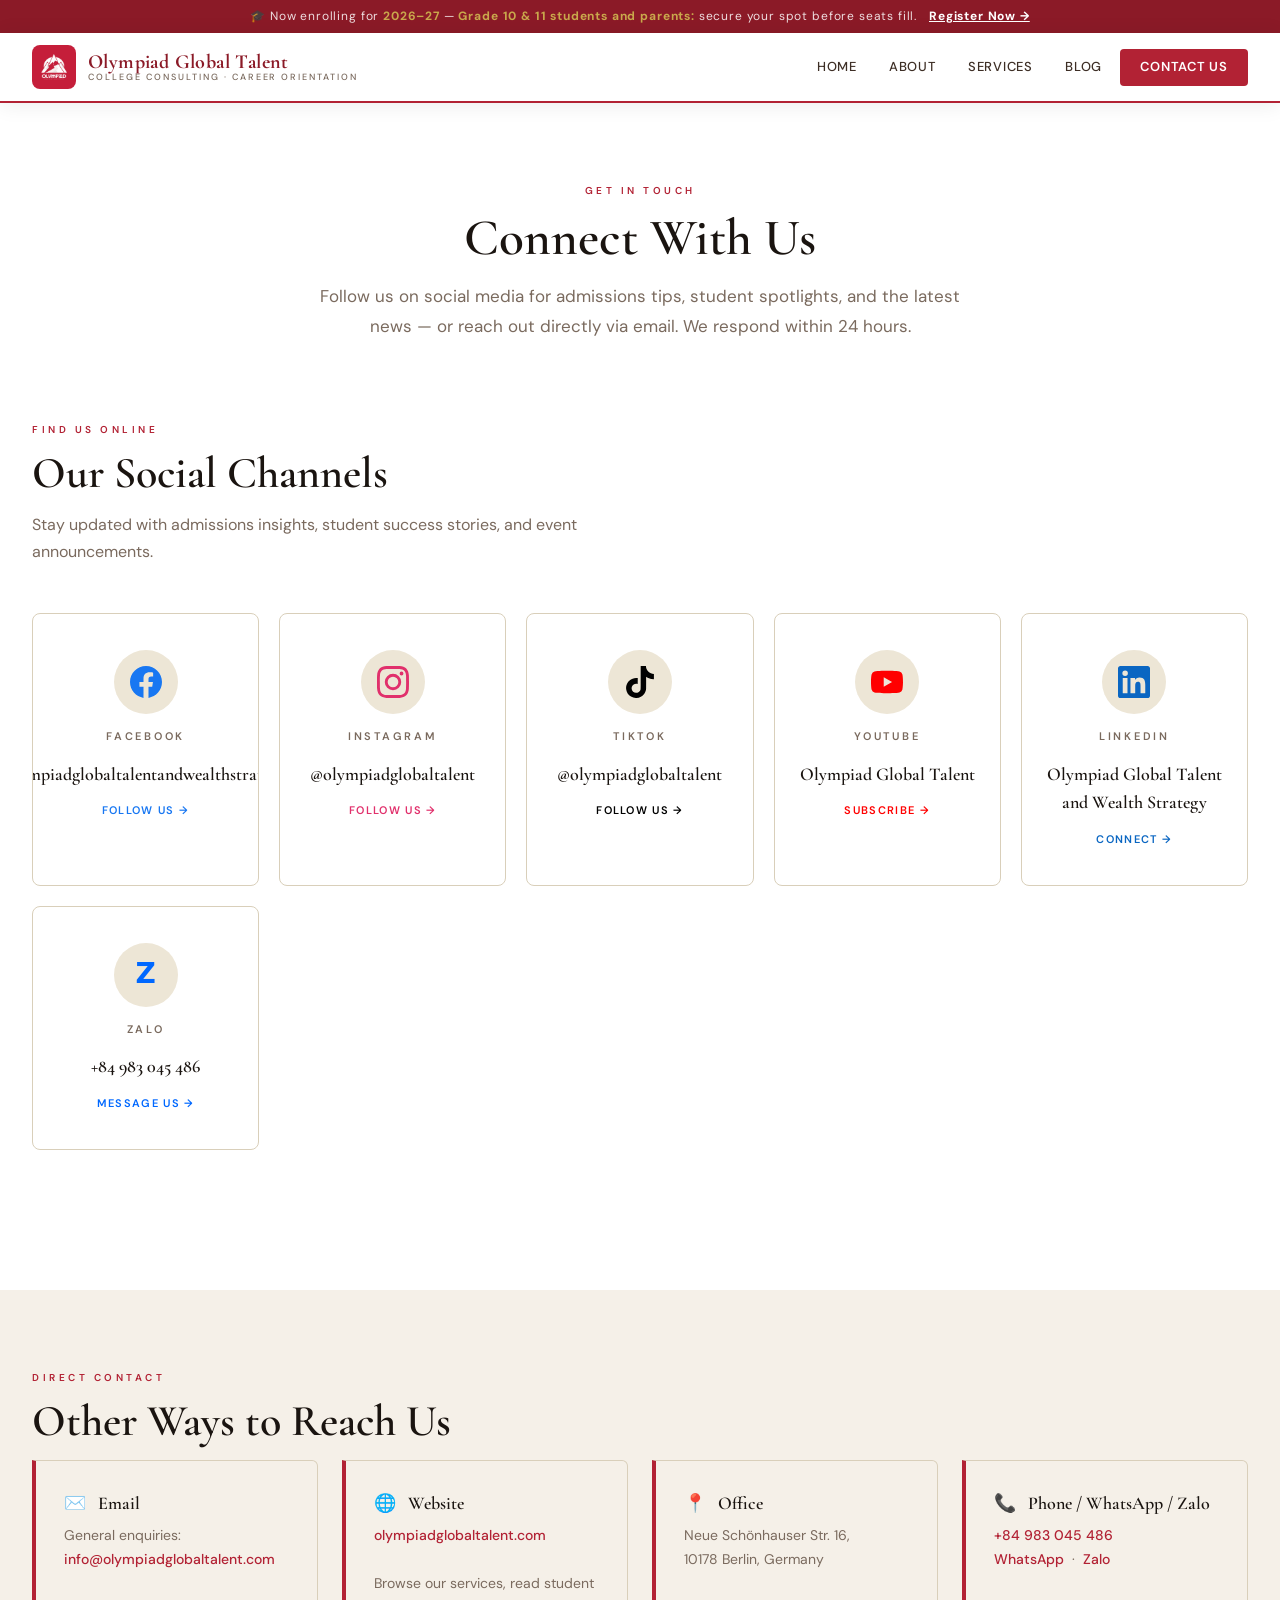
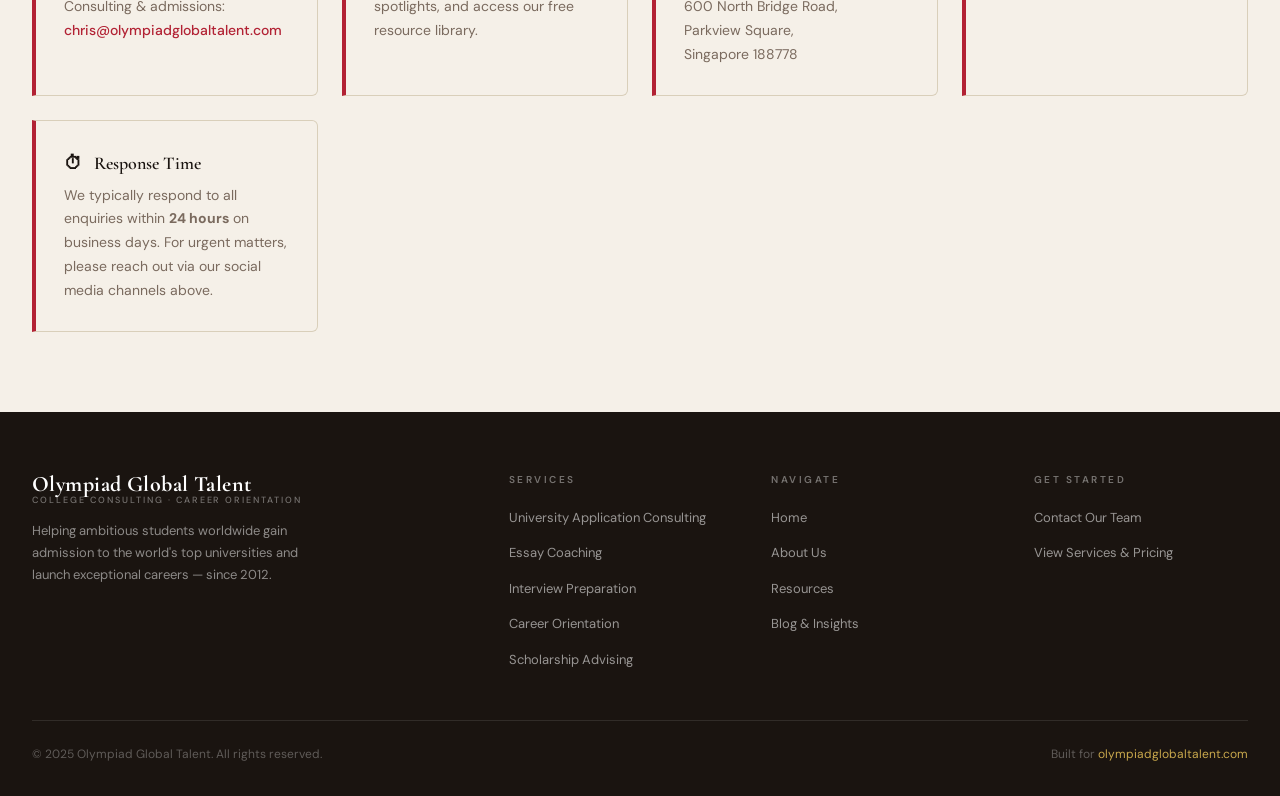
==== commit f048faea: "Updated location" ====
--- a/contact.html
+++ b/contact.html
@@ -126,7 +126,8 @@
         <div class="contact-info-card">
           <h4>📍 &nbsp; Office</h4>
           <p>
-            139 Cau Giay, Quan Hoa,<br>Cau Giay, Hanoi, Vietnam
+            Neue Schönhauser Str. 16,<br>10178 Berlin, Germany<br><br>
+            600 North Bridge Road,<br>Parkview Square,<br>Singapore 188778
           </p>
         </div>
 
